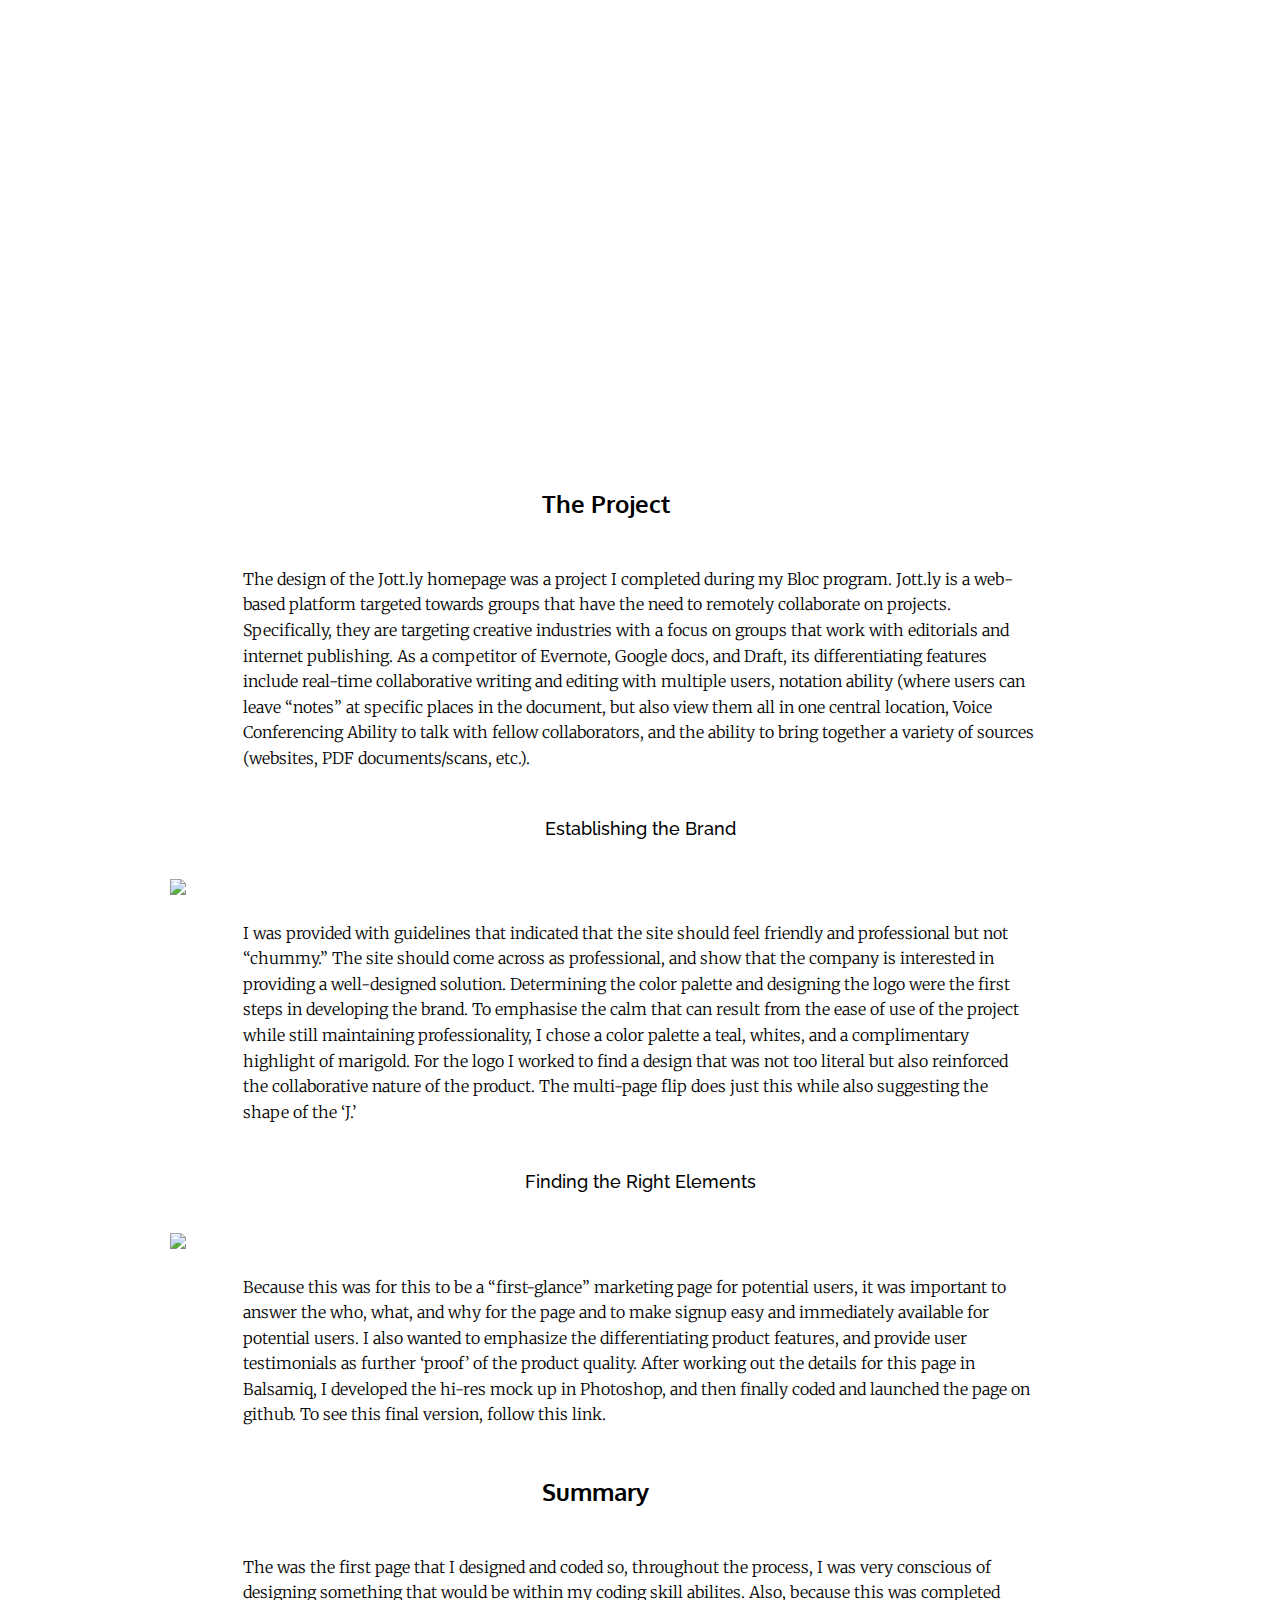
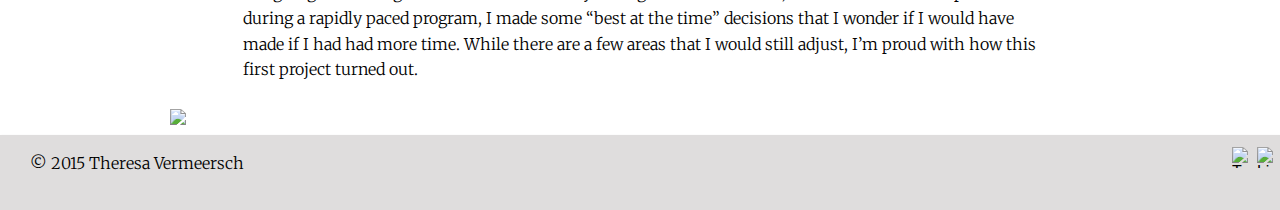
==== jottly.html @ 926c58c9 "initial commit" ====
<!DOCTYPE html>
<html lang="en">
<head>

  <!-- Basic Page Needs
  –––––––––––––––––––––––––––––––––––––––––––––––––– -->
  <meta charset="utf-8">
  <title>Theresa Hill Portfolio</title>
  <meta name="Theresa Hill Portfolio" content="">
  <meta name="Theresa Hill" content="">

  <!-- Mobile Specific Metas
  –––––––––––––––––––––––––––––––––––––––––––––––––– -->
  <meta name="viewport" content="width=device-width, initial-scale=1">

  <!-- FONT
  –––––––––––––––––––––––––––––––––––––––––––––––––– -->
  
 <link href='http://fonts.googleapis.com/css?family=Raleway:300,500,700,800' rel='stylesheet' type='text/css'>
<link href='http://fonts.googleapis.com/css?family=Merriweather:400,300' rel='stylesheet' type='text/css'>
<link href='http://fonts.googleapis.com/css?family=Oxygen:400,300' rel='stylesheet' type='text/css'>

  <!-- CSS
  ––––––––––––––––––––––––––––––––––––––––––––––––––
  -->
  <link rel="stylesheet" href="scss/styles.css">
</head>

<body>
  <header>
    <ul class="inline">
      <li><a href="index.html">Home</a></li>
      <li><a href="work.html">Work</a></li>
      <li><a href="about.html">About</a></li>
    </ul>
  </header>

  <div class="jottly">
    <div class="grid grid--full">
    </div> 
  </div>

  <div class="grid grid--full">
    <div class="grid__item one--two-fifths"></div>
      <div class="grid__item one--one-fifth">
        <h4>The Project</h4>
      </div>
    <div class="grid__item one--two-fifths"></div>  
  </div>

  <div class="grid grid--full">
    <div class="grid__item one--one-sixth"></div>

    <div class="grid__item one--four-sixths">
      <p>The design of the Jott.ly homepage was a project I completed during my Bloc program. Jott.ly is a web-based platform targeted towards groups that have the need to remotely collaborate on projects. Specifically, they are targeting creative industries with a focus on groups that work with editorials and internet publishing. As a competitor of Evernote, Google docs, and Draft, its differentiating features include real-time collaborative writing and editing with multiple users, notation ability (where users can leave “notes” at specific places in the document, but also view them all in one central location, Voice Conferencing Ability to talk with fellow collaborators, and the ability to bring together a variety of sources (websites, PDF documents/scans, etc.).</p>
    </div>

    <div class="grid__item one--one-sixth"></div>
  </div>

  <div class="grid grid--full">
    <div class="grid__item one--two-fifths"></div>
      <div class="grid__item one--one-fifth">
        <h5>Establishing the Brand</h5>
      </div>
    <div class="grid__item one--two-fifths"></div>  
  </div>

  <div class="grid grid--full">
    <div class="grid__item one--one-eighth"></div>
      <div class="grid__item one--six-eighths">
        <img class="show" src="images/Jottly_logos.jpg">
      </div>
    <div class="grid__item one--one-eighth"></div>  
  </div>

  <div class="grid grid--full">
    <div class="grid__item one--one-sixth"></div>

    <div class="grid__item one--four-sixths">
      <p>I was provided with guidelines that indicated that the site should feel friendly and professional but not “chummy.” The site should come across as professional, and show that the company is interested in providing a well-designed solution. Determining the color palette and designing the logo were the first steps in developing the brand. To emphasise the calm that can result from the ease of use of the project while still maintaining professionality, I chose a color palette a teal, whites, and a complimentary highlight of marigold. For the logo I worked to find a design that was not too literal but also reinforced the collaborative nature of the product. The multi-page flip does just this while also suggesting the shape of the ‘J.’</p>
    </div>
    
    <div class="grid__item one--one-sixth"></div>
  </div>

  <div class="grid grid--full">
    <div class="grid__item one--one-quarter"></div>
      <div class="grid__item one--two-quarters">
        <h5>Finding the Right Elements</h5>
      </div>
    <div class="grid__item one--one-quarter"></div>  
  </div>

  <div class="grid grid--full">
    <div class="grid__item one--one-eighth"></div>
      <div class="grid__item one--six-eighths">
        <img class="show" src="images/Jottly_wireframes2.jpg">
      </div>
    <div class="grid__item one--one-eighth"></div>  
  </div>
   
  <div class="grid grid--full">
    <div class="grid__item one--one-sixth"></div>
    <div class="grid__item one--four-sixths">
      <p>Because this was for this to be a “first-glance” marketing page for potential users, it was important to answer the who, what, and why for the page and to make signup easy and immediately available for potential users. I also wanted to emphasize the differentiating product features, and provide user testimonials as further ‘proof’ of the product quality. 
      After working out the details for this page in Balsamiq, I developed the hi-res mock up in Photoshop, and then finally coded and launched the page on github. To see this final version, follow this link.</p>
    </div>

    <div class="grid__item one--one-sixth"></div>
  </div>

  <div class="grid grid--full">
    <div class="grid__item one--two-fifths"></div>
      <div class="grid__item one--one-fifth">
        <h4>Summary</h4>
      </div>
    <div class="grid__item one--two-fifths"></div>  
  </div>
  
  <div class="grid grid--full">
    <div class="grid__item one--one-sixth"></div>
    <div class="grid__item one--four-sixths">  
      <p>The was the first page that I designed and coded so, throughout the process, I was very conscious of designing something that would be within my coding skill abilites. Also, because this was completed during a rapidly paced program, I made some “best at the time” decisions that I wonder if I would have made if I had had more time. While there are a few areas that I would still adjust, I’m proud with how this first project turned out.</p>
    </div>
    <div class="grid__item one--one-sixth"></div>
  </div>

  <div class="grid grid--full">
    <div class="grid__item one--one-eighth"></div>
      <div class="grid__item one--six-eighths">
        <img class="show" src="images/Jottly_Teaser2.jpg">
      </div>
    <div class="grid__item one--one-eighth"></div>  
  </div>
  

</body>

<footer>
    <div class="footer">
      <div class="grid grid--full">
        <div class="grid__item one--two-sixths">
        <p> &copy 2015 Theresa Vermeersch</p></div>
        <div class="grid__item one--three-sixths">
        </div>  
        <div class="grid__item one--one-sixth">
          <img class= "icon-social" src="images/Social_LinkedIn.png" alt="LinkedIn Icon" class="social">
          <img class= "icon-social" src="images/Social_Twitter.png" alt="Twitter Icon"class="social">
        </div>
      </div>
    </div>   
</footer>

</body>
</html>
---- scss/styles.css ----
/*------------------------------------*\
    $CSSWIZARDRY-GRIDS
\*------------------------------------*/
/**
 * CONTENTS
 * INTRODUCTION.........How the grid system works.
 * VARIABLES............Your settings.
 * MIXINS...............Library mixins.
 * GRID SETUP...........Build the grid structure.
 * WIDTHS...............Build our responsive widths around our breakpoints.
 * PUSH.................Push classes.
 * PULL.................Pull classes.
 */
/*------------------------------------*\
    $VARIABLES
\*------------------------------------*/
.grid:before, .grid--full:before, .grid:after, .grid--full:after,
.grid-uniform:before,
.grid-uniform:after {
  content: "";
  display: table; }
.grid:after, .grid--full:after,
.grid-uniform:after {
  clear: both; }

/*------------------------------------*\
    $GRID SETUP
\*------------------------------------*/
.grid, .grid--full,
.grid-uniform {
  list-style: none;
  margin: 0;
  padding: 0;
  margin-left: -24px; }

/* Gutterless grids have all the properties of regular grids, minus any spacing. */
.grid--full {
  margin-left: 0; }
  .grid--full > .grid__item {
    padding-left: 0; }

.grid__item {
  float: left;
  min-height: 1px;
  padding-left: 24px;
  vertical-align: top;
  width: 100%; }

/*------------------------------------*\
    $WIDTHS
\*------------------------------------*/
/**
 * Create our width classes, prefixed by the specified namespace.
 */
/**
 * Our regular, non-responsive width classes.
 */
/**
 * Whole
 */
.one-whole {
  width: 100%; }

/**
 * Halves
 */
.one-half, .two-quarters, .three-sixths, .four-eighths, .five-tenths, .six-twelfths {
  width: 50%; }

/**
 * Thirds
 */
.one-third, .two-sixths, .four-twelfths {
  width: 33.333%; }

.two-thirds, .four-sixths, .eight-twelfths {
  width: 66.666%; }

/**
 * Quarters
 */
.one-quarter, .two-eighths, .three-twelfths {
  width: 25%; }

.three-quarters, .six-eighths, .nine-twelfths {
  width: 75%; }

/**
 * Fifths
 */
.one-fifth, .two-tenths {
  width: 20%; }

.two-fifths, .four-tenths {
  width: 40%; }

.three-fifths, .six-tenths {
  width: 60%; }

.four-fifths, .eight-tenths {
  width: 80%; }

/**
 * Sixths
 */
.one-sixth, .two-twelfths {
  width: 16.666%; }

.five-sixths, .ten-twelfths {
  width: 83.333%; }

/**
 * Eighths
 */
.one-eighth {
  width: 12.5%; }

.three-eighths {
  width: 37.5%; }

.five-eighths {
  width: 62.5%; }

.seven-eighths {
  width: 87.5%; }

/**
 * Tenths
 */
.one-tenth {
  width: 10%; }

.three-tenths {
  width: 30%; }

.seven-tenths {
  width: 70%; }

.nine-tenths {
  width: 90%; }

/**
 * Twelfths
 */
.one-twelfth {
  width: 8.333%; }

.five-twelfths {
  width: 41.666%; }

.seven-twelfths {
  width: 58.333%; }

.eleven-twelfths {
  width: 91.666%; }

.show {
  display: block !important; }

.hide {
  display: none !important; }

.text-left {
  text-align: left !important; }

.text-right {
  text-align: right !important; }

.text-center {
  text-align: center !important; }

.left {
  float: left !important; }

.right {
  float: right !important; }

/**
 * Our responsive classes, if we have enabled them.
 */
@media only screen and (min-width: 590px) {
  /**
   * Whole
   */
  .one--one-whole {
    width: 100%; }

  /**
   * Halves
   */
  .one--one-half, .one--two-quarters, .one--three-sixths, .one--four-eighths, .one--five-tenths, .one--six-twelfths {
    width: 50%; }

  /**
   * Thirds
   */
  .one--one-third, .one--two-sixths, .one--four-twelfths {
    width: 33.333%; }

  .one--two-thirds, .one--four-sixths, .one--eight-twelfths {
    width: 66.666%; }

  /**
   * Quarters
   */
  .one--one-quarter, .one--two-eighths, .one--three-twelfths {
    width: 25%; }

  .one--three-quarters, .one--six-eighths, .one--nine-twelfths {
    width: 75%; }

  /**
   * Fifths
   */
  .one--one-fifth, .one--two-tenths {
    width: 20%; }

  .one--two-fifths, .one--four-tenths {
    width: 40%; }

  .one--three-fifths, .one--six-tenths {
    width: 60%; }

  .one--four-fifths, .one--eight-tenths {
    width: 80%; }

  /**
   * Sixths
   */
  .one--one-sixth, .one--two-twelfths {
    width: 16.666%; }

  .one--five-sixths, .one--ten-twelfths {
    width: 83.333%; }

  /**
   * Eighths
   */
  .one--one-eighth {
    width: 12.5%; }

  .one--three-eighths {
    width: 37.5%; }

  .one--five-eighths {
    width: 62.5%; }

  .one--seven-eighths {
    width: 87.5%; }

  /**
   * Tenths
   */
  .one--one-tenth {
    width: 10%; }

  .one--three-tenths {
    width: 30%; }

  .one--seven-tenths {
    width: 70%; }

  .one--nine-tenths {
    width: 90%; }

  /**
   * Twelfths
   */
  .one--one-twelfth {
    width: 8.333%; }

  .one--five-twelfths {
    width: 41.666%; }

  .one--seven-twelfths {
    width: 58.333%; }

  .one--eleven-twelfths {
    width: 91.666%; }

  .one--show {
    display: block !important; }

  .one--hide {
    display: none !important; }

  .one--text-left {
    text-align: left !important; }

  .one--text-right {
    text-align: right !important; }

  .one--text-center {
    text-align: center !important; }

  .one--left {
    float: left !important; }

  .one--right {
    float: right !important; } }
@media only screen and (min-width: 768px) {
  /**
   * Whole
   */
  .two--one-whole {
    width: 100%; }

  /**
   * Halves
   */
  .two--one-half, .two--two-quarters, .two--three-sixths, .two--four-eighths, .two--five-tenths, .two--six-twelfths {
    width: 50%; }

  /**
   * Thirds
   */
  .two--one-third, .two--two-sixths, .two--four-twelfths {
    width: 33.333%; }

  .two--two-thirds, .two--four-sixths, .two--eight-twelfths {
    width: 66.666%; }

  /**
   * Quarters
   */
  .two--one-quarter, .two--two-eighths, .two--three-twelfths {
    width: 25%; }

  .two--three-quarters, .two--six-eighths, .two--nine-twelfths {
    width: 75%; }

  /**
   * Fifths
   */
  .two--one-fifth, .two--two-tenths {
    width: 20%; }

  .two--two-fifths, .two--four-tenths {
    width: 40%; }

  .two--three-fifths, .two--six-tenths {
    width: 60%; }

  .two--four-fifths, .two--eight-tenths {
    width: 80%; }

  /**
   * Sixths
   */
  .two--one-sixth, .two--two-twelfths {
    width: 16.666%; }

  .two--five-sixths, .two--ten-twelfths {
    width: 83.333%; }

  /**
   * Eighths
   */
  .two--one-eighth {
    width: 12.5%; }

  .two--three-eighths {
    width: 37.5%; }

  .two--five-eighths {
    width: 62.5%; }

  .two--seven-eighths {
    width: 87.5%; }

  /**
   * Tenths
   */
  .two--one-tenth {
    width: 10%; }

  .two--three-tenths {
    width: 30%; }

  .two--seven-tenths {
    width: 70%; }

  .two--nine-tenths {
    width: 90%; }

  /**
   * Twelfths
   */
  .two--one-twelfth {
    width: 8.333%; }

  .two--five-twelfths {
    width: 41.666%; }

  .two--seven-twelfths {
    width: 58.333%; }

  .two--eleven-twelfths {
    width: 91.666%; }

  .two--show {
    display: block !important; }

  .two--hide {
    display: none !important; }

  .two--text-left {
    text-align: left !important; }

  .two--text-right {
    text-align: right !important; }

  .two--text-center {
    text-align: center !important; }

  .two--left {
    float: left !important; }

  .two--right {
    float: right !important; } }
@media only screen and (min-width: 1025px) {
  /**
   * Whole
   */
  .three--one-whole {
    width: 100%; }

  /**
   * Halves
   */
  .three--one-half, .three--two-quarters, .three--three-sixths, .three--four-eighths, .three--five-tenths, .three--six-twelfths {
    width: 50%; }

  /**
   * Thirds
   */
  .three--one-third, .three--two-sixths, .three--four-twelfths {
    width: 33.333%; }

  .three--two-thirds, .three--four-sixths, .three--eight-twelfths {
    width: 66.666%; }

  /**
   * Quarters
   */
  .three--one-quarter, .three--two-eighths, .three--three-twelfths {
    width: 25%; }

  .three--three-quarters, .three--six-eighths, .three--nine-twelfths {
    width: 75%; }

  /**
   * Fifths
   */
  .three--one-fifth, .three--two-tenths {
    width: 20%; }

  .three--two-fifths, .three--four-tenths {
    width: 40%; }

  .three--three-fifths, .three--six-tenths {
    width: 60%; }

  .three--four-fifths, .three--eight-tenths {
    width: 80%; }

  /**
   * Sixths
   */
  .three--one-sixth, .three--two-twelfths {
    width: 16.666%; }

  .three--five-sixths, .three--ten-twelfths {
    width: 83.333%; }

  /**
   * Eighths
   */
  .three--one-eighth {
    width: 12.5%; }

  .three--three-eighths {
    width: 37.5%; }

  .three--five-eighths {
    width: 62.5%; }

  .three--seven-eighths {
    width: 87.5%; }

  /**
   * Tenths
   */
  .three--one-tenth {
    width: 10%; }

  .three--three-tenths {
    width: 30%; }

  .three--seven-tenths {
    width: 70%; }

  .three--nine-tenths {
    width: 90%; }

  /**
   * Twelfths
   */
  .three--one-twelfth {
    width: 8.333%; }

  .three--five-twelfths {
    width: 41.666%; }

  .three--seven-twelfths {
    width: 58.333%; }

  .three--eleven-twelfths {
    width: 91.666%; }

  .three--show {
    display: block !important; }

  .three--hide {
    display: none !important; }

  .three--text-left {
    text-align: left !important; }

  .three--text-right {
    text-align: right !important; }

  .three--text-center {
    text-align: center !important; }

  .three--left {
    float: left !important; }

  .three--right {
    float: right !important; } }
/*------------------------------------*\
    $PUSH
\*------------------------------------*/
/**
 * Push classes, to move grid items over to the right by certain amounts.
 */
[class*="push--"] {
  position: relative; }

/**
 * Whole
 */
.push--one-whole {
  left: 100%; }

/**
 * Halves
 */
.push--one-half, .push--two-quarters, .push--three-sixths, .push--four-eighths, .push--five-tenths, .push--six-twelfths {
  left: 50%; }

/**
 * Thirds
 */
.push--one-third, .push--two-sixths, .push--four-twelfths {
  left: 33.333%; }

.push--two-thirds, .push--four-sixths, .push--eight-twelfths {
  left: 66.666%; }

/**
 * Quarters
 */
.push--one-quarter, .push--two-eighths, .push--three-twelfths {
  left: 25%; }

.push--three-quarters, .push--six-eighths, .push--nine-twelfths {
  left: 75%; }

/**
 * Fifths
 */
.push--one-fifth, .push--two-tenths {
  left: 20%; }

.push--two-fifths, .push--four-tenths {
  left: 40%; }

.push--three-fifths, .push--six-tenths {
  left: 60%; }

.push--four-fifths, .push--eight-tenths {
  left: 80%; }

/**
 * Sixths
 */
.push--one-sixth, .push--two-twelfths {
  left: 16.666%; }

.push--five-sixths, .push--ten-twelfths {
  left: 83.333%; }

/**
 * Eighths
 */
.push--one-eighth {
  left: 12.5%; }

.push--three-eighths {
  left: 37.5%; }

.push--five-eighths {
  left: 62.5%; }

.push--seven-eighths {
  left: 87.5%; }

/**
 * Tenths
 */
.push--one-tenth {
  left: 10%; }

.push--three-tenths {
  left: 30%; }

.push--seven-tenths {
  left: 70%; }

.push--nine-tenths {
  left: 90%; }

/**
 * Twelfths
 */
.push--one-twelfth {
  left: 8.333%; }

.push--five-twelfths {
  left: 41.666%; }

.push--seven-twelfths {
  left: 58.333%; }

.push--eleven-twelfths {
  left: 91.666%; }

@media only screen and (min-width: 590px) {
  /**
   * Whole
   */
  .push--one--one-whole {
    left: 100%; }

  /**
   * Halves
   */
  .push--one--one-half, .push--one--two-quarters, .push--one--three-sixths, .push--one--four-eighths, .push--one--five-tenths, .push--one--six-twelfths {
    left: 50%; }

  /**
   * Thirds
   */
  .push--one--one-third, .push--one--two-sixths, .push--one--four-twelfths {
    left: 33.333%; }

  .push--one--two-thirds, .push--one--four-sixths, .push--one--eight-twelfths {
    left: 66.666%; }

  /**
   * Quarters
   */
  .push--one--one-quarter, .push--one--two-eighths, .push--one--three-twelfths {
    left: 25%; }

  .push--one--three-quarters, .push--one--six-eighths, .push--one--nine-twelfths {
    left: 75%; }

  /**
   * Fifths
   */
  .push--one--one-fifth, .push--one--two-tenths {
    left: 20%; }

  .push--one--two-fifths, .push--one--four-tenths {
    left: 40%; }

  .push--one--three-fifths, .push--one--six-tenths {
    left: 60%; }

  .push--one--four-fifths, .push--one--eight-tenths {
    left: 80%; }

  /**
   * Sixths
   */
  .push--one--one-sixth, .push--one--two-twelfths {
    left: 16.666%; }

  .push--one--five-sixths, .push--one--ten-twelfths {
    left: 83.333%; }

  /**
   * Eighths
   */
  .push--one--one-eighth {
    left: 12.5%; }

  .push--one--three-eighths {
    left: 37.5%; }

  .push--one--five-eighths {
    left: 62.5%; }

  .push--one--seven-eighths {
    left: 87.5%; }

  /**
   * Tenths
   */
  .push--one--one-tenth {
    left: 10%; }

  .push--one--three-tenths {
    left: 30%; }

  .push--one--seven-tenths {
    left: 70%; }

  .push--one--nine-tenths {
    left: 90%; }

  /**
   * Twelfths
   */
  .push--one--one-twelfth {
    left: 8.333%; }

  .push--one--five-twelfths {
    left: 41.666%; }

  .push--one--seven-twelfths {
    left: 58.333%; }

  .push--one--eleven-twelfths {
    left: 91.666%; } }
@media only screen and (min-width: 768px) {
  /**
   * Whole
   */
  .push--two--one-whole {
    left: 100%; }

  /**
   * Halves
   */
  .push--two--one-half, .push--two--two-quarters, .push--two--three-sixths, .push--two--four-eighths, .push--two--five-tenths, .push--two--six-twelfths {
    left: 50%; }

  /**
   * Thirds
   */
  .push--two--one-third, .push--two--two-sixths, .push--two--four-twelfths {
    left: 33.333%; }

  .push--two--two-thirds, .push--two--four-sixths, .push--two--eight-twelfths {
    left: 66.666%; }

  /**
   * Quarters
   */
  .push--two--one-quarter, .push--two--two-eighths, .push--two--three-twelfths {
    left: 25%; }

  .push--two--three-quarters, .push--two--six-eighths, .push--two--nine-twelfths {
    left: 75%; }

  /**
   * Fifths
   */
  .push--two--one-fifth, .push--two--two-tenths {
    left: 20%; }

  .push--two--two-fifths, .push--two--four-tenths {
    left: 40%; }

  .push--two--three-fifths, .push--two--six-tenths {
    left: 60%; }

  .push--two--four-fifths, .push--two--eight-tenths {
    left: 80%; }

  /**
   * Sixths
   */
  .push--two--one-sixth, .push--two--two-twelfths {
    left: 16.666%; }

  .push--two--five-sixths, .push--two--ten-twelfths {
    left: 83.333%; }

  /**
   * Eighths
   */
  .push--two--one-eighth {
    left: 12.5%; }

  .push--two--three-eighths {
    left: 37.5%; }

  .push--two--five-eighths {
    left: 62.5%; }

  .push--two--seven-eighths {
    left: 87.5%; }

  /**
   * Tenths
   */
  .push--two--one-tenth {
    left: 10%; }

  .push--two--three-tenths {
    left: 30%; }

  .push--two--seven-tenths {
    left: 70%; }

  .push--two--nine-tenths {
    left: 90%; }

  /**
   * Twelfths
   */
  .push--two--one-twelfth {
    left: 8.333%; }

  .push--two--five-twelfths {
    left: 41.666%; }

  .push--two--seven-twelfths {
    left: 58.333%; }

  .push--two--eleven-twelfths {
    left: 91.666%; } }
@media only screen and (min-width: 1025px) {
  /**
   * Whole
   */
  .push--three--one-whole {
    left: 100%; }

  /**
   * Halves
   */
  .push--three--one-half, .push--three--two-quarters, .push--three--three-sixths, .push--three--four-eighths, .push--three--five-tenths, .push--three--six-twelfths {
    left: 50%; }

  /**
   * Thirds
   */
  .push--three--one-third, .push--three--two-sixths, .push--three--four-twelfths {
    left: 33.333%; }

  .push--three--two-thirds, .push--three--four-sixths, .push--three--eight-twelfths {
    left: 66.666%; }

  /**
   * Quarters
   */
  .push--three--one-quarter, .push--three--two-eighths, .push--three--three-twelfths {
    left: 25%; }

  .push--three--three-quarters, .push--three--six-eighths, .push--three--nine-twelfths {
    left: 75%; }

  /**
   * Fifths
   */
  .push--three--one-fifth, .push--three--two-tenths {
    left: 20%; }

  .push--three--two-fifths, .push--three--four-tenths {
    left: 40%; }

  .push--three--three-fifths, .push--three--six-tenths {
    left: 60%; }

  .push--three--four-fifths, .push--three--eight-tenths {
    left: 80%; }

  /**
   * Sixths
   */
  .push--three--one-sixth, .push--three--two-twelfths {
    left: 16.666%; }

  .push--three--five-sixths, .push--three--ten-twelfths {
    left: 83.333%; }

  /**
   * Eighths
   */
  .push--three--one-eighth {
    left: 12.5%; }

  .push--three--three-eighths {
    left: 37.5%; }

  .push--three--five-eighths {
    left: 62.5%; }

  .push--three--seven-eighths {
    left: 87.5%; }

  /**
   * Tenths
   */
  .push--three--one-tenth {
    left: 10%; }

  .push--three--three-tenths {
    left: 30%; }

  .push--three--seven-tenths {
    left: 70%; }

  .push--three--nine-tenths {
    left: 90%; }

  /**
   * Twelfths
   */
  .push--three--one-twelfth {
    left: 8.333%; }

  .push--three--five-twelfths {
    left: 41.666%; }

  .push--three--seven-twelfths {
    left: 58.333%; }

  .push--three--eleven-twelfths {
    left: 91.666%; } }
/*------------------------------------*\
    $PULL
\*------------------------------------*/
/**
 * Pull classes, to move grid items back to the left by certain amounts.
 */
/*! normalize.css v3.0.2 | MIT License | git.io/normalize */
/**
 * 1. Set default font family to sans-serif.
 * 2. Prevent iOS text size adjust after orientation change, without disabling
 *    user zoom.
 */
html {
  font-family: sans-serif;
  /* 1 */
  -ms-text-size-adjust: 100%;
  /* 2 */
  -webkit-text-size-adjust: 100%;
  /* 2 */ }

/**
 * Remove default margin.
 */
body {
  margin: 0; }

/* HTML5 display definitions
   ========================================================================== */
/**
 * Correct `block` display not defined for any HTML5 element in IE 8/9.
 * Correct `block` display not defined for `details` or `summary` in IE 10/11
 * and Firefox.
 * Correct `block` display not defined for `main` in IE 11.
 */
article,
aside,
details,
figcaption,
figure,
footer,
header,
hgroup,
main,
menu,
nav,
section,
summary {
  display: block; }

/**
 * 1. Correct `inline-block` display not defined in IE 8/9.
 * 2. Normalize vertical alignment of `progress` in Chrome, Firefox, and Opera.
 */
audio,
canvas,
progress,
video {
  display: inline-block;
  /* 1 */
  vertical-align: baseline;
  /* 2 */ }

/**
 * Prevent modern browsers from displaying `audio` without controls.
 * Remove excess height in iOS 5 devices.
 */
audio:not([controls]) {
  display: none;
  height: 0; }

/**
 * Address `[hidden]` styling not present in IE 8/9/10.
 * Hide the `template` element in IE 8/9/11, Safari, and Firefox < 22.
 */
[hidden],
template {
  display: none; }

/* Links
   ========================================================================== */
/**
 * Remove the gray background color from active links in IE 10.
 */
a {
  background-color: transparent; }

/**
 * Improve readability when focused and also mouse hovered in all browsers.
 */
a:active,
a:hover {
  outline: 0; }

/* Text-level semantics
   ========================================================================== */
/**
 * Address styling not present in IE 8/9/10/11, Safari, and Chrome.
 */
abbr[title] {
  border-bottom: 1px dotted; }

/**
 * Address style set to `bolder` in Firefox 4+, Safari, and Chrome.
 */
b,
strong {
  font-weight: bold; }

/**
 * Address styling not present in Safari and Chrome.
 */
dfn {
  font-style: italic; }

/**
 * Address variable `h1` font-size and margin within `section` and `article`
 * contexts in Firefox 4+, Safari, and Chrome.
 */
h1 {
  font-size: 2em;
  margin: 0.67em 0; }

/**
 * Address styling not present in IE 8/9.
 */
mark {
  background: #ff0;
  color: #000; }

/**
 * Address inconsistent and variable font size in all browsers.
 */
small {
  font-size: 80%; }

/**
 * Prevent `sub` and `sup` affecting `line-height` in all browsers.
 */
sub,
sup {
  font-size: 75%;
  line-height: 0;
  position: relative;
  vertical-align: baseline; }

sup {
  top: -0.5em; }

sub {
  bottom: -0.25em; }

/* Embedded content
   ========================================================================== */
/**
 * Remove border when inside `a` element in IE 8/9/10.
 */
img {
  border: 0; }

/**
 * Correct overflow not hidden in IE 9/10/11.
 */
svg:not(:root) {
  overflow: hidden; }

/* Grouping content
   ========================================================================== */
/**
 * Address margin not present in IE 8/9 and Safari.
 */
figure {
  margin: 1em 40px; }

/**
 * Address differences between Firefox and other browsers.
 */
hr {
  -moz-box-sizing: content-box;
  box-sizing: content-box;
  height: 0; }

/**
 * Contain overflow in all browsers.
 */
pre {
  overflow: auto; }

/**
 * Address odd `em`-unit font size rendering in all browsers.
 */
code,
kbd,
pre,
samp {
  font-family: monospace, monospace;
  font-size: 1em; }

/* Forms
   ========================================================================== */
/**
 * Known limitation: by default, Chrome and Safari on OS X allow very limited
 * styling of `select`, unless a `border` property is set.
 */
/**
 * 1. Correct color not being inherited.
 *    Known issue: affects color of disabled elements.
 * 2. Correct font properties not being inherited.
 * 3. Address margins set differently in Firefox 4+, Safari, and Chrome.
 */
button,
input,
optgroup,
select,
textarea {
  color: inherit;
  /* 1 */
  font: inherit;
  /* 2 */
  margin: 0;
  /* 3 */ }

/**
 * Address `overflow` set to `hidden` in IE 8/9/10/11.
 */
button {
  overflow: visible; }

/**
 * Address inconsistent `text-transform` inheritance for `button` and `select`.
 * All other form control elements do not inherit `text-transform` values.
 * Correct `button` style inheritance in Firefox, IE 8/9/10/11, and Opera.
 * Correct `select` style inheritance in Firefox.
 */
button,
select {
  text-transform: none; }

/**
 * 1. Avoid the WebKit bug in Android 4.0.* where (2) destroys native `audio`
 *    and `video` controls.
 * 2. Correct inability to style clickable `input` types in iOS.
 * 3. Improve usability and consistency of cursor style between image-type
 *    `input` and others.
 */
button,
html input[type="button"],
input[type="reset"],
input[type="submit"] {
  -webkit-appearance: button;
  /* 2 */
  cursor: pointer;
  /* 3 */ }

/**
 * Re-set default cursor for disabled elements.
 */
button[disabled],
html input[disabled] {
  cursor: default; }

/**
 * Remove inner padding and border in Firefox 4+.
 */
button::-moz-focus-inner,
input::-moz-focus-inner {
  border: 0;
  padding: 0; }

/**
 * Address Firefox 4+ setting `line-height` on `input` using `!important` in
 * the UA stylesheet.
 */
input {
  line-height: normal; }

/**
 * It's recommended that you don't attempt to style these elements.
 * Firefox's implementation doesn't respect box-sizing, padding, or width.
 *
 * 1. Address box sizing set to `content-box` in IE 8/9/10.
 * 2. Remove excess padding in IE 8/9/10.
 */
input[type="checkbox"],
input[type="radio"] {
  box-sizing: border-box;
  /* 1 */
  padding: 0;
  /* 2 */ }

/**
 * Fix the cursor style for Chrome's increment/decrement buttons. For certain
 * `font-size` values of the `input`, it causes the cursor style of the
 * decrement button to change from `default` to `text`.
 */
input[type="number"]::-webkit-inner-spin-button,
input[type="number"]::-webkit-outer-spin-button {
  height: auto; }

/**
 * 1. Address `appearance` set to `searchfield` in Safari and Chrome.
 * 2. Address `box-sizing` set to `border-box` in Safari and Chrome
 *    (include `-moz` to future-proof).
 */
input[type="search"] {
  -webkit-appearance: textfield;
  /* 1 */
  -moz-box-sizing: content-box;
  -webkit-box-sizing: content-box;
  /* 2 */
  box-sizing: content-box; }

/**
 * Remove inner padding and search cancel button in Safari and Chrome on OS X.
 * Safari (but not Chrome) clips the cancel button when the search input has
 * padding (and `textfield` appearance).
 */
input[type="search"]::-webkit-search-cancel-button,
input[type="search"]::-webkit-search-decoration {
  -webkit-appearance: none; }

/**
 * Define consistent border, margin, and padding.
 */
fieldset {
  border: 1px solid #c0c0c0;
  margin: 0 2px;
  padding: 0.35em 0.625em 0.75em; }

/**
 * 1. Correct `color` not being inherited in IE 8/9/10/11.
 * 2. Remove padding so people aren't caught out if they zero out fieldsets.
 */
legend {
  border: 0;
  /* 1 */
  padding: 0;
  /* 2 */ }

/**
 * Remove default vertical scrollbar in IE 8/9/10/11.
 */
textarea {
  overflow: auto; }

/**
 * Don't inherit the `font-weight` (applied by a rule above).
 * NOTE: the default cannot safely be changed in Chrome and Safari on OS X.
 */
optgroup {
  font-weight: bold; }

/* Tables
   ========================================================================== */
/**
 * Remove most spacing between table cells.
 */
table {
  border-collapse: collapse;
  border-spacing: 0; }

td,
th {
  padding: 0; }

* {
  -webkit-box-sizing: border-box;
  -moz-box-sizing: border-box;
  box-sizing: border-box; }

html,
body {
  height: 100%; }

/* Fonts */
h1 {
  font-family: 'Oxygen', sans-serif;
  font-size: 36px;
  color: black;
  font-weight: 300;
  position: absolute;
  top: 25%;
  left: 25%; }

h2 {
  font-family: 'Oxygen', sans-serif;
  font-style: bold;
  font-size: 24px;
  color: #ffffff;
  margin-left: 30px; }

h3 {
  font-family: 'Merriweather';
  font-size: 16px;
  color: #ffffff;
  margin-left: 30px;
  font-weight: 300;
  line-height: 160%; }

h4 {
  font-family: 'Oxygen';
  font-size: 24px;
  color: black;
  margin-left: 30px; }

h5 {
  font-family: 'Raleway';
  font-size: 18px;
  font-weight: 500;
  color: black;
  text-align: center; }

p {
  font-family: 'Merriweather';
  font-size: 16px;
  color: black;
  margin-left: 30px;
  margin-right: 30px;
  font-weight: 300;
  line-height: 160%; }

a {
  text-decoration: none;
  color: #ffffff;
  align-content: center; }

/* Lists */
.inline li {
  display: inline;
  text-decoration: none;
  font-family: 'Raleway';
  font-size: 20px;
  font-weight: 300;
  color: black;
  padding: 10px; }

.text_list {
  font-family: 'Merriweather';
  font-size: 16px;
  color: black;
  font-weight: 300;
  line-height: 160%; }

/*Background Colors */
.background1 {
  background-size: cover;
  height: 350px;
  position: relative; }

.background2 {
  background-color: #006391; }

.background3 {
  background-color: #29799e; }

.background4 {
  background-color: #1492a3; }

.background5 {
  background-color: #27b0ae; }

/* Images */
.profile1 {
  height: 150px;
  width: 150px;
  position: absolute;
  top: 25%;
  left: 140px; }

.profile2 {
  height: 250px;
  width: 250px;
  float: right;
  margin: 30px; }

.teaser {
  width: 450px;
  height: 100%;
  padding: 30px;
  opacity: 0.6; }

.surf {
  background-image: url("../images/surf.jpg");
  background-size: 100%;
  height: 450px;
  background-position: center; }

.jottly {
  background-image: url("../images/JottlyHeader.jpg");
  background-position: center;
  height: 400px;
  background-position: center; }

.paycrave {
  background-image: url("../images/Paycrave_header2.jpg");
  background-size: cover;
  height: 450px;
  background-position: center; }

.jumpstart {
  background-image: url("../images/JumpstartHeader.jpg");
  background-size: cover;
  height: 450px;
  background-position: center; }

.show {
  width: 100%;
  margin: 10px; }

.footer {
  width: 100%;
  height: 75px;
  background-color: rgba(207, 204, 204, 0.67);
  box-shadow: 2px 2px 2px 1px rgba(0, 0, 0, 0.2); }

.icon-social {
  width: 25px;
  height: 25px;
  margin: 10px 0 0 0;
  float: right;
  padding: 2px; }

/* Buttons */
.btn {
  -webkit-border-radius: 12;
  -moz-border-radius: 12;
  border-radius: 10px;
  border: solid #ffffff 1px;
  font-family: Merriweather;
  color: #ffffff;
  background-color: transparent;
  background-repeat: no-repeat;
  font-size: 13px;
  padding: 10px 20px 10px 20px;
  text-decoration: none;
  float: right;
  margin-right: 30px;
  margin-top: 30px; }

.btn:hover {
  background: rgba(255, 255, 255, 0.2);
  text-decoration: none; }

/*# sourceMappingURL=styles.css.map */
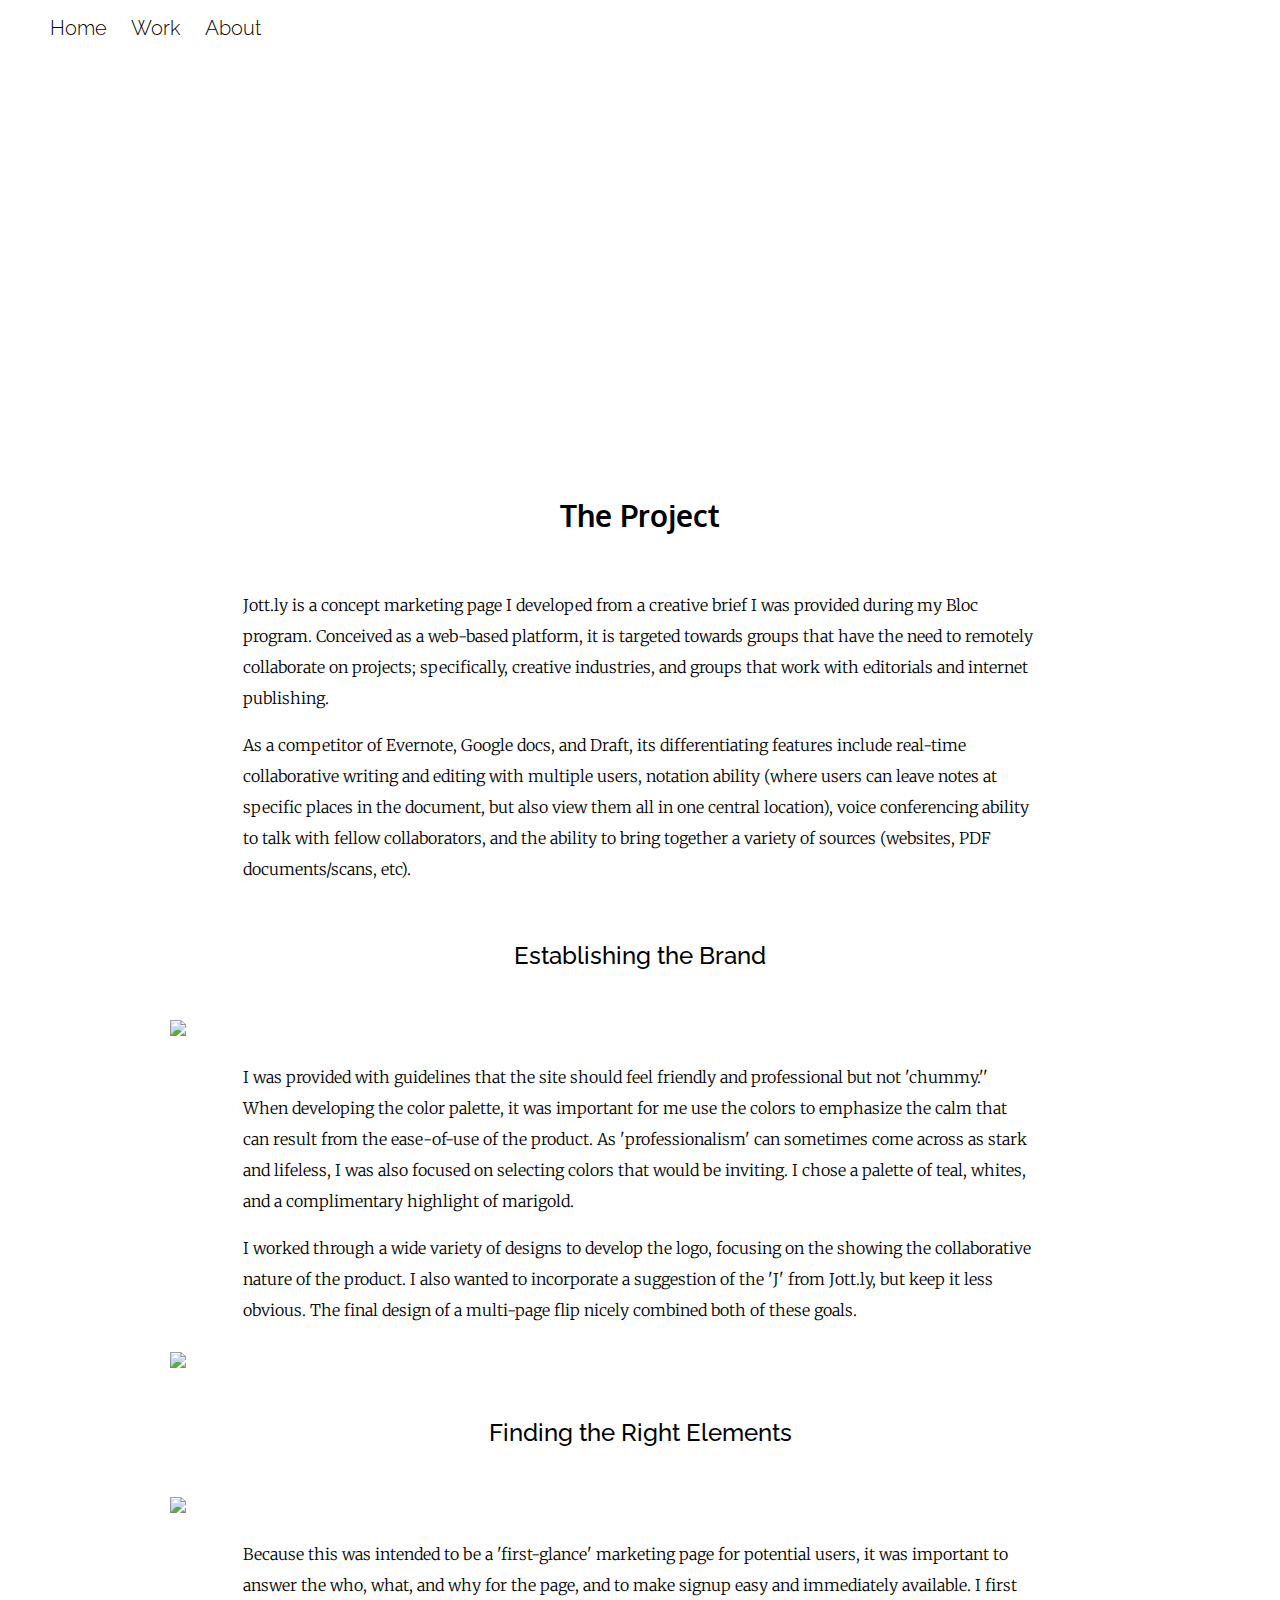
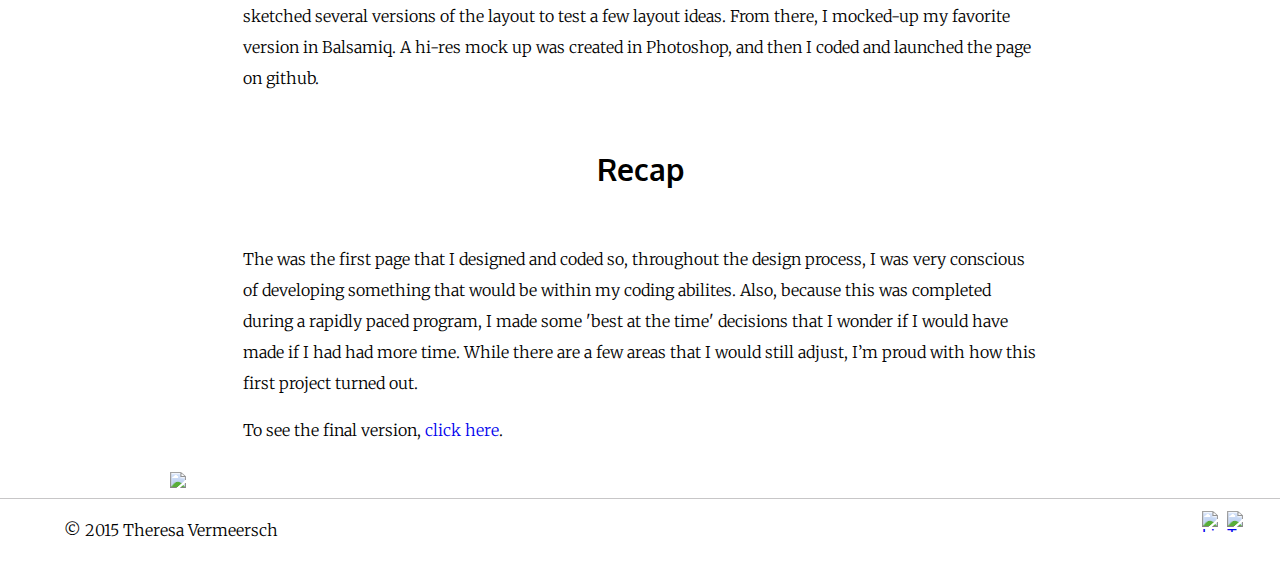
==== commit 5c5fadc1: "First commit" ====
--- a/jottly.html
+++ b/jottly.html
@@ -27,129 +27,101 @@
 </head>
 
 <body>
-  <header>
+  <nav>
     <ul class="inline">
-      <li><a href="index.html">Home</a></li>
-      <li><a href="work.html">Work</a></li>
-      <li><a href="about.html">About</a></li>
+      <li><a class="secondary" href="index.html">Home</a></li>
+      <li><a class="secondary" href="index.html#work">Work</a></li>
+      <li><a class="secondary" href="index.html#aboutme">About</a></li>
     </ul>
-  </header>
+  </nav>
 
   <div class="jottly">
     <div class="grid grid--full">
     </div> 
   </div>
 
-  <div class="grid grid--full">
-    <div class="grid__item one--two-fifths"></div>
-      <div class="grid__item one--one-fifth">
-        <h4>The Project</h4>
-      </div>
-    <div class="grid__item one--two-fifths"></div>  
+  <div>
+    <h4>The Project</h4> 
   </div>
 
   <div class="grid grid--full">
-    <div class="grid__item one--one-sixth"></div>
+    <div class="grid__item push--one--one-sixth one--four-sixths">
+      <p>Jott.ly is a concept marketing page I developed from a creative brief I was provided during my Bloc program. Conceived as a web-based platform, it is targeted towards groups that have the need to remotely collaborate on projects; specifically, creative industries,  and groups that work with editorials and internet publishing.</p>
+      <p> As a competitor of Evernote, Google docs, and Draft, its differentiating features include real-time collaborative writing and editing with multiple users, notation ability (where users can leave notes at specific places in the document, but also view them all in one central location), voice conferencing ability to talk with fellow collaborators, and the ability to bring together a variety of sources (websites, PDF documents/scans, etc).</p>
+    </div>
+  </div>
 
-    <div class="grid__item one--four-sixths">
-      <p>The design of the Jott.ly homepage was a project I completed during my Bloc program. Jott.ly is a web-based platform targeted towards groups that have the need to remotely collaborate on projects. Specifically, they are targeting creative industries with a focus on groups that work with editorials and internet publishing. As a competitor of Evernote, Google docs, and Draft, its differentiating features include real-time collaborative writing and editing with multiple users, notation ability (where users can leave “notes” at specific places in the document, but also view them all in one central location, Voice Conferencing Ability to talk with fellow collaborators, and the ability to bring together a variety of sources (websites, PDF documents/scans, etc.).</p>
-    </div>
-
-    <div class="grid__item one--one-sixth"></div>
+  <div>
+    <h5>Establishing the Brand</h5> 
   </div>
 
   <div class="grid grid--full">
-    <div class="grid__item one--two-fifths"></div>
-      <div class="grid__item one--one-fifth">
-        <h5>Establishing the Brand</h5>
-      </div>
-    <div class="grid__item one--two-fifths"></div>  
+    <div class="grid__item push--one--one-eighth one--six-eighths">
+        <img class="show" src="images/Jottly_logos.jpg">
+      </div> 
   </div>
 
   <div class="grid grid--full">
-    <div class="grid__item one--one-eighth"></div>
-      <div class="grid__item one--six-eighths">
-        <img class="show" src="images/Jottly_logos.jpg">
-      </div>
-    <div class="grid__item one--one-eighth"></div>  
+    <div class="grid__item push--one--one-sixth one--four-sixths">
+      <p>I was provided with guidelines that the site should feel friendly and professional but not 'chummy.'' When developing the color palette, it was important for me use the colors to emphasize the calm that can result from the ease-of-use of the product. As 'professionalism' can sometimes come across as stark and lifeless, I was also focused on selecting colors that would be inviting. I chose a palette of teal, whites, and a complimentary highlight of marigold.</p>
+      <p>I worked through a wide variety of designs to develop the logo, focusing on the showing the collaborative nature of the product. I also wanted to incorporate a suggestion of the 'J' from Jott.ly, but keep it less obvious. The final design of a multi-page flip nicely combined both of these goals.</p>
+    </div>  
   </div>
 
   <div class="grid grid--full">
-    <div class="grid__item one--one-sixth"></div>
+    <div class="grid__item push--one--one-eighth one--six-eighths">
+        <img class="show" src="images/Jottlylogo.jpg">
+      </div> 
+  </div>
 
-    <div class="grid__item one--four-sixths">
-      <p>I was provided with guidelines that indicated that the site should feel friendly and professional but not “chummy.” The site should come across as professional, and show that the company is interested in providing a well-designed solution. Determining the color palette and designing the logo were the first steps in developing the brand. To emphasise the calm that can result from the ease of use of the project while still maintaining professionality, I chose a color palette a teal, whites, and a complimentary highlight of marigold. For the logo I worked to find a design that was not too literal but also reinforced the collaborative nature of the product. The multi-page flip does just this while also suggesting the shape of the ‘J.’</p>
-    </div>
-    
-    <div class="grid__item one--one-sixth"></div>
+  <div>
+    <h5>Finding the Right Elements</h5> 
   </div>
 
   <div class="grid grid--full">
-    <div class="grid__item one--one-quarter"></div>
-      <div class="grid__item one--two-quarters">
-        <h5>Finding the Right Elements</h5>
-      </div>
-    <div class="grid__item one--one-quarter"></div>  
+    <div class="grid__item push--one--one-eighth one--six-eighths">
+        <img class="show" src="images/Jottly_wireframes2.jpg">
+      </div>  
+  </div>
+   
+  <div class="grid grid--full">
+  <div class="grid__item push--one--one-sixth one--four-sixths">
+      <p>Because this was intended to be a 'first-glance' marketing page for potential users, it was important to answer the who, what, and why for the page, and to make signup easy and immediately available. I first sketched several versions of the layout to test a few layout ideas. From there, I mocked-up my favorite version in Balsamiq. A hi-res mock up was created in Photoshop, and then I coded and launched the page on github.</p>
+    </div>
+  </div>
+
+  <div>
+    <h4>Recap</h4> 
+  </div>
+  
+  <div class="grid grid--full">
+  <div class="grid__item push--one--one-sixth one--four-sixths"> 
+      <p>The was the first page that I designed and coded so, throughout the design process, I was very conscious of developing something that would be within my coding abilites. Also, because this was completed during a rapidly paced program, I made some 'best at the time' decisions that I wonder if I would have made if I had had more time. While there are a few areas that I would still adjust, I’m proud with how this first project turned out.</p>
+      <p>To see the final version,<a href="https://theresahill.github.io/Jottly-Landing-Page/"> click here</a>.</p>
+    </div>
   </div>
 
   <div class="grid grid--full">
-    <div class="grid__item one--one-eighth"></div>
-      <div class="grid__item one--six-eighths">
-        <img class="show" src="images/Jottly_wireframes2.jpg">
-      </div>
-    <div class="grid__item one--one-eighth"></div>  
+    <div class="grid__item push--one--one-eighth one--six-eighths">
+        <img class="show" src="images/Jottly_Teaser2.jpg">
+      </div> 
   </div>
-   
-  <div class="grid grid--full">
-    <div class="grid__item one--one-sixth"></div>
-    <div class="grid__item one--four-sixths">
-      <p>Because this was for this to be a “first-glance” marketing page for potential users, it was important to answer the who, what, and why for the page and to make signup easy and immediately available for potential users. I also wanted to emphasize the differentiating product features, and provide user testimonials as further ‘proof’ of the product quality. 
-      After working out the details for this page in Balsamiq, I developed the hi-res mock up in Photoshop, and then finally coded and launched the page on github. To see this final version, follow this link.</p>
-    </div>
-
-    <div class="grid__item one--one-sixth"></div>
-  </div>
-
-  <div class="grid grid--full">
-    <div class="grid__item one--two-fifths"></div>
-      <div class="grid__item one--one-fifth">
-        <h4>Summary</h4>
-      </div>
-    <div class="grid__item one--two-fifths"></div>  
-  </div>
-  
-  <div class="grid grid--full">
-    <div class="grid__item one--one-sixth"></div>
-    <div class="grid__item one--four-sixths">  
-      <p>The was the first page that I designed and coded so, throughout the process, I was very conscious of designing something that would be within my coding skill abilites. Also, because this was completed during a rapidly paced program, I made some “best at the time” decisions that I wonder if I would have made if I had had more time. While there are a few areas that I would still adjust, I’m proud with how this first project turned out.</p>
-    </div>
-    <div class="grid__item one--one-sixth"></div>
-  </div>
-
-  <div class="grid grid--full">
-    <div class="grid__item one--one-eighth"></div>
-      <div class="grid__item one--six-eighths">
-        <img class="show" src="images/Jottly_Teaser2.jpg">
-      </div>
-    <div class="grid__item one--one-eighth"></div>  
-  </div>
-  
-
 </body>
 
+<div class="hr"></div>
+
 <footer>
-    <div class="footer">
-      <div class="grid grid--full">
-        <div class="grid__item one--two-sixths">
-        <p> &copy 2015 Theresa Vermeersch</p></div>
-        <div class="grid__item one--three-sixths">
-        </div>  
-        <div class="grid__item one--one-sixth">
-          <img class= "icon-social" src="images/Social_LinkedIn.png" alt="LinkedIn Icon" class="social">
-          <img class= "icon-social" src="images/Social_Twitter.png" alt="Twitter Icon"class="social">
-        </div>
-      </div>
-    </div>   
+  <div class="footer" class="grid grid--full">
+    <div class="grid__item one--three-sixths">
+        <p> &copy 2015 Theresa Vermeersch</p>
+    </div>
+    <div class="grid__item one--two-sixths">
+    </div>  
+    <div class="grid__item one--one-sixth">
+        <a href="https://twitter.com/reeses711"><img class= "icon-social" src="images/twitter_teal.png" alt="Twitter Icon"class="social"></a>
+        <a href="https://www.linkedin.com/pub/theresa-hill/13/640/701"><img class= "icon-social" src="images/linkedin_teal.png" alt="LinkedIn Icon" class="social"></a>
+    </div>
+  </div>  
 </footer>
 
 </body>
--- a/scss/styles.css
+++ b/scss/styles.css
@@ -1322,34 +1322,37 @@
   font-size: 36px;
   color: black;
   font-weight: 300;
-  position: absolute;
-  top: 25%;
-  left: 25%; }
+  text-align: center;
+  padding-top: 8%; }
 
 h2 {
   font-family: 'Oxygen', sans-serif;
   font-style: bold;
   font-size: 24px;
   color: #ffffff;
-  margin-left: 30px; }
+  margin-left: 30px;
+  margin-bottom: 5px; }
 
 h3 {
-  font-family: 'Merriweather';
-  font-size: 16px;
-  color: #ffffff;
+  font-family: 'Oxygen';
+  font-size: 12px;
+  color: #fee72c;
   margin-left: 30px;
   font-weight: 300;
-  line-height: 160%; }
+  line-height: 160%;
+  text-transform: uppercase;
+  margin-top: 0px;
+  letter-spacing: .5px; }
 
 h4 {
   font-family: 'Oxygen';
-  font-size: 24px;
+  font-size: 30px;
   color: black;
-  margin-left: 30px; }
+  text-align: center; }
 
 h5 {
   font-family: 'Raleway';
-  font-size: 18px;
+  font-size: 24px;
   font-weight: 500;
   color: black;
   text-align: center; }
@@ -1361,12 +1364,26 @@
   margin-left: 30px;
   margin-right: 30px;
   font-weight: 300;
-  line-height: 160%; }
+  line-height: 31px; }
+
+.cover {
+  color: #ffffff; }
 
 a {
   text-decoration: none;
-  color: #ffffff;
   align-content: center; }
+
+.home {
+  color: #ffffff; }
+
+.secondary {
+  color: black; }
+
+.secondary:hover {
+  color: #27b0ae; }
+
+.link {
+  color: #27b0ae; }
 
 /* Lists */
 .inline li {
@@ -1383,25 +1400,33 @@
   font-size: 16px;
   color: black;
   font-weight: 300;
-  line-height: 160%; }
+  line-height: 190%;
+  padding-left: 48px; }
 
 /*Background Colors */
+.ombre {
+  padding: 40px; }
+
 .background1 {
   background-size: cover;
   height: 350px;
   position: relative; }
 
 .background2 {
-  background-color: #006391; }
+  background-color: #006391;
+  padding: 40px; }
 
 .background3 {
-  background-color: #29799e; }
+  background-color: #29799e;
+  padding: 40px; }
 
 .background4 {
-  background-color: #1492a3; }
+  background-color: #1492a3;
+  padding: 40px; }
 
 .background5 {
-  background-color: #27b0ae; }
+  background-color: #27b0ae;
+  padding: 40px; }
 
 /* Images */
 .profile1 {
@@ -1412,26 +1437,25 @@
   left: 140px; }
 
 .profile2 {
-  height: 250px;
-  width: 250px;
+  height: 275px;
+  width: 100%;
   float: right;
   margin: 30px; }
 
 .teaser {
   width: 450px;
   height: 100%;
-  padding: 30px;
-  opacity: 0.6; }
+  padding: 30px; }
 
 .surf {
   background-image: url("../images/surf.jpg");
-  background-size: 100%;
+  background-size: cover;
   height: 450px;
   background-position: center; }
 
 .jottly {
   background-image: url("../images/JottlyHeader.jpg");
-  background-position: center;
+  background-size: cover;
   height: 400px;
   background-position: center; }
 
@@ -1452,10 +1476,8 @@
   margin: 10px; }
 
 .footer {
-  width: 100%;
-  height: 75px;
-  background-color: rgba(207, 204, 204, 0.67);
-  box-shadow: 2px 2px 2px 1px rgba(0, 0, 0, 0.2); }
+  padding-left: 10px;
+  padding-right: 30px; }
 
 .icon-social {
   width: 25px;
@@ -1464,7 +1486,7 @@
   float: right;
   padding: 2px; }
 
-/* Buttons */
+/* Buttons & Lines */
 .btn {
   -webkit-border-radius: 12;
   -moz-border-radius: 12;
@@ -1477,12 +1499,17 @@
   font-size: 13px;
   padding: 10px 20px 10px 20px;
   text-decoration: none;
-  float: right;
-  margin-right: 30px;
-  margin-top: 30px; }
+  margin-top: 30px;
+  margin-left: 27px; }
 
 .btn:hover {
   background: rgba(255, 255, 255, 0.2);
   text-decoration: none; }
 
+.hr {
+  color: #c7c6c7;
+  background: #c7c6c7;
+  width: 100%;
+  height: 1px; }
+
 /*# sourceMappingURL=styles.css.map */
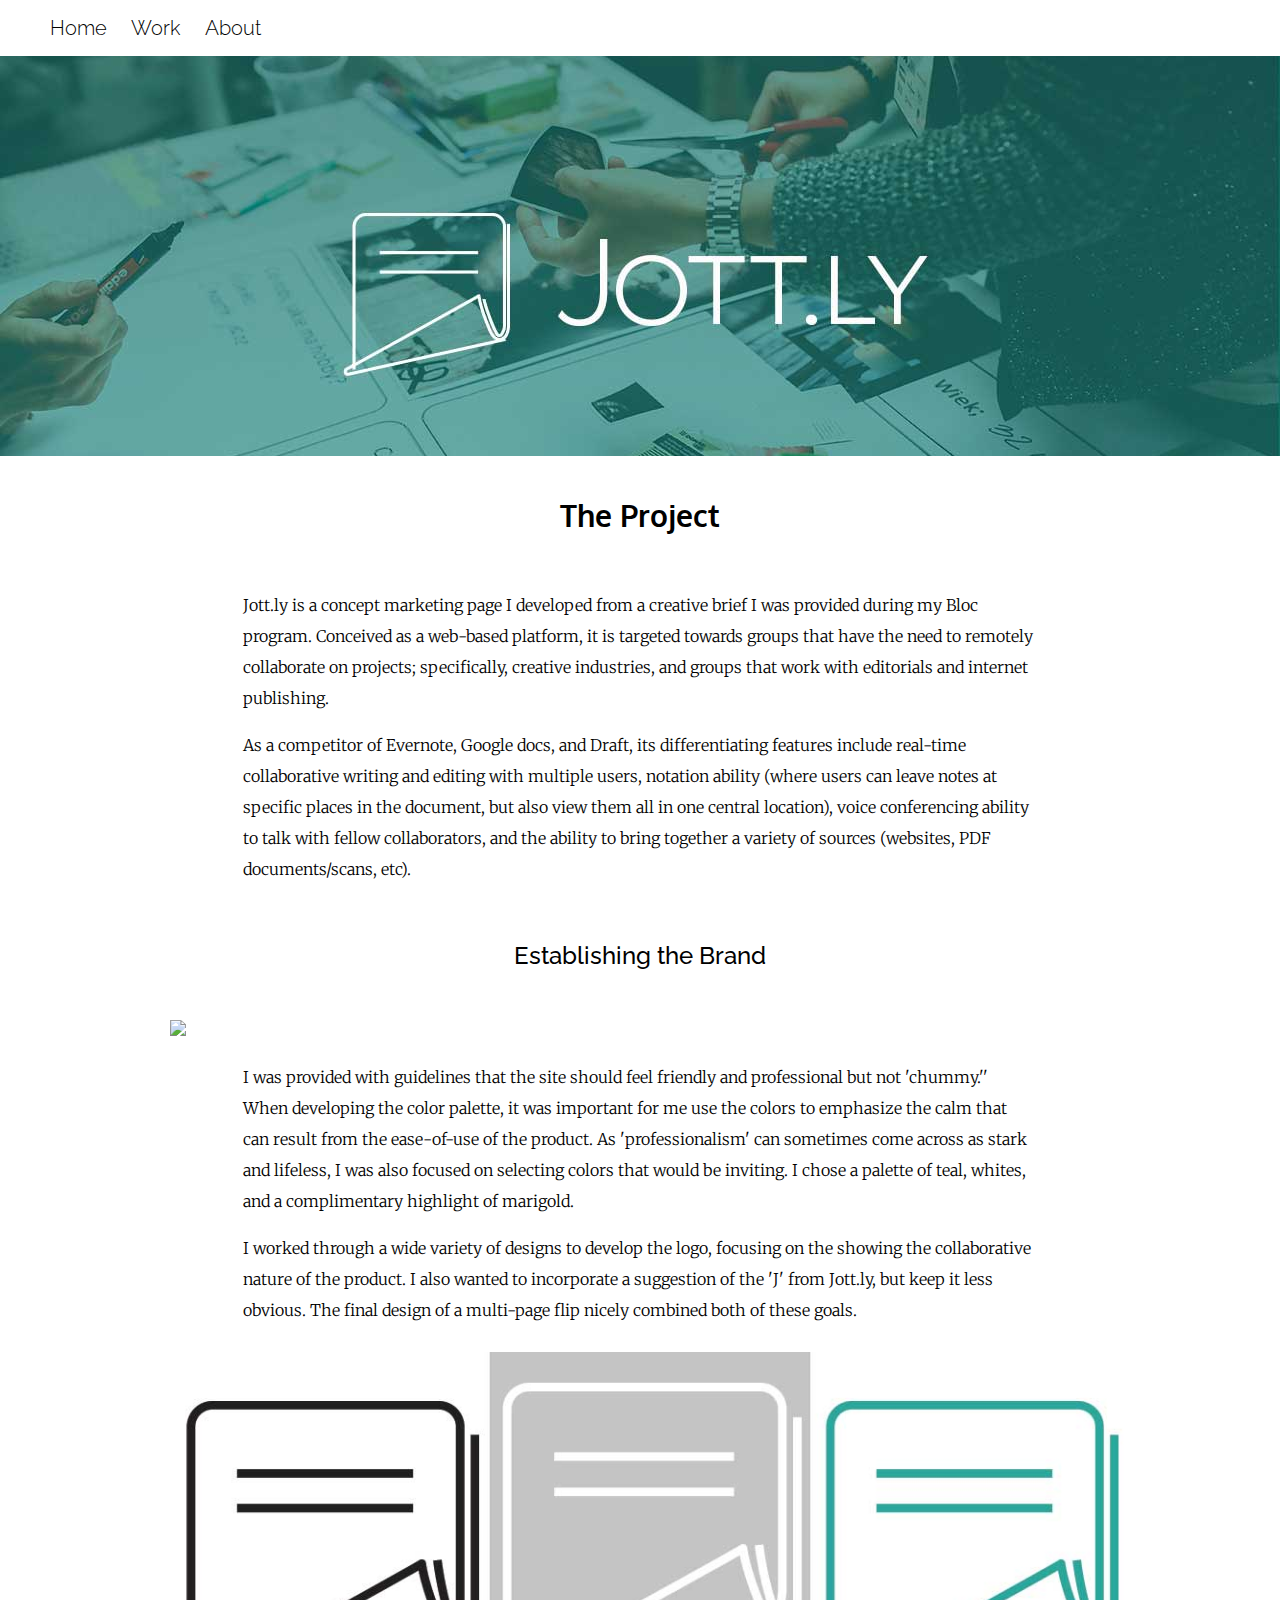
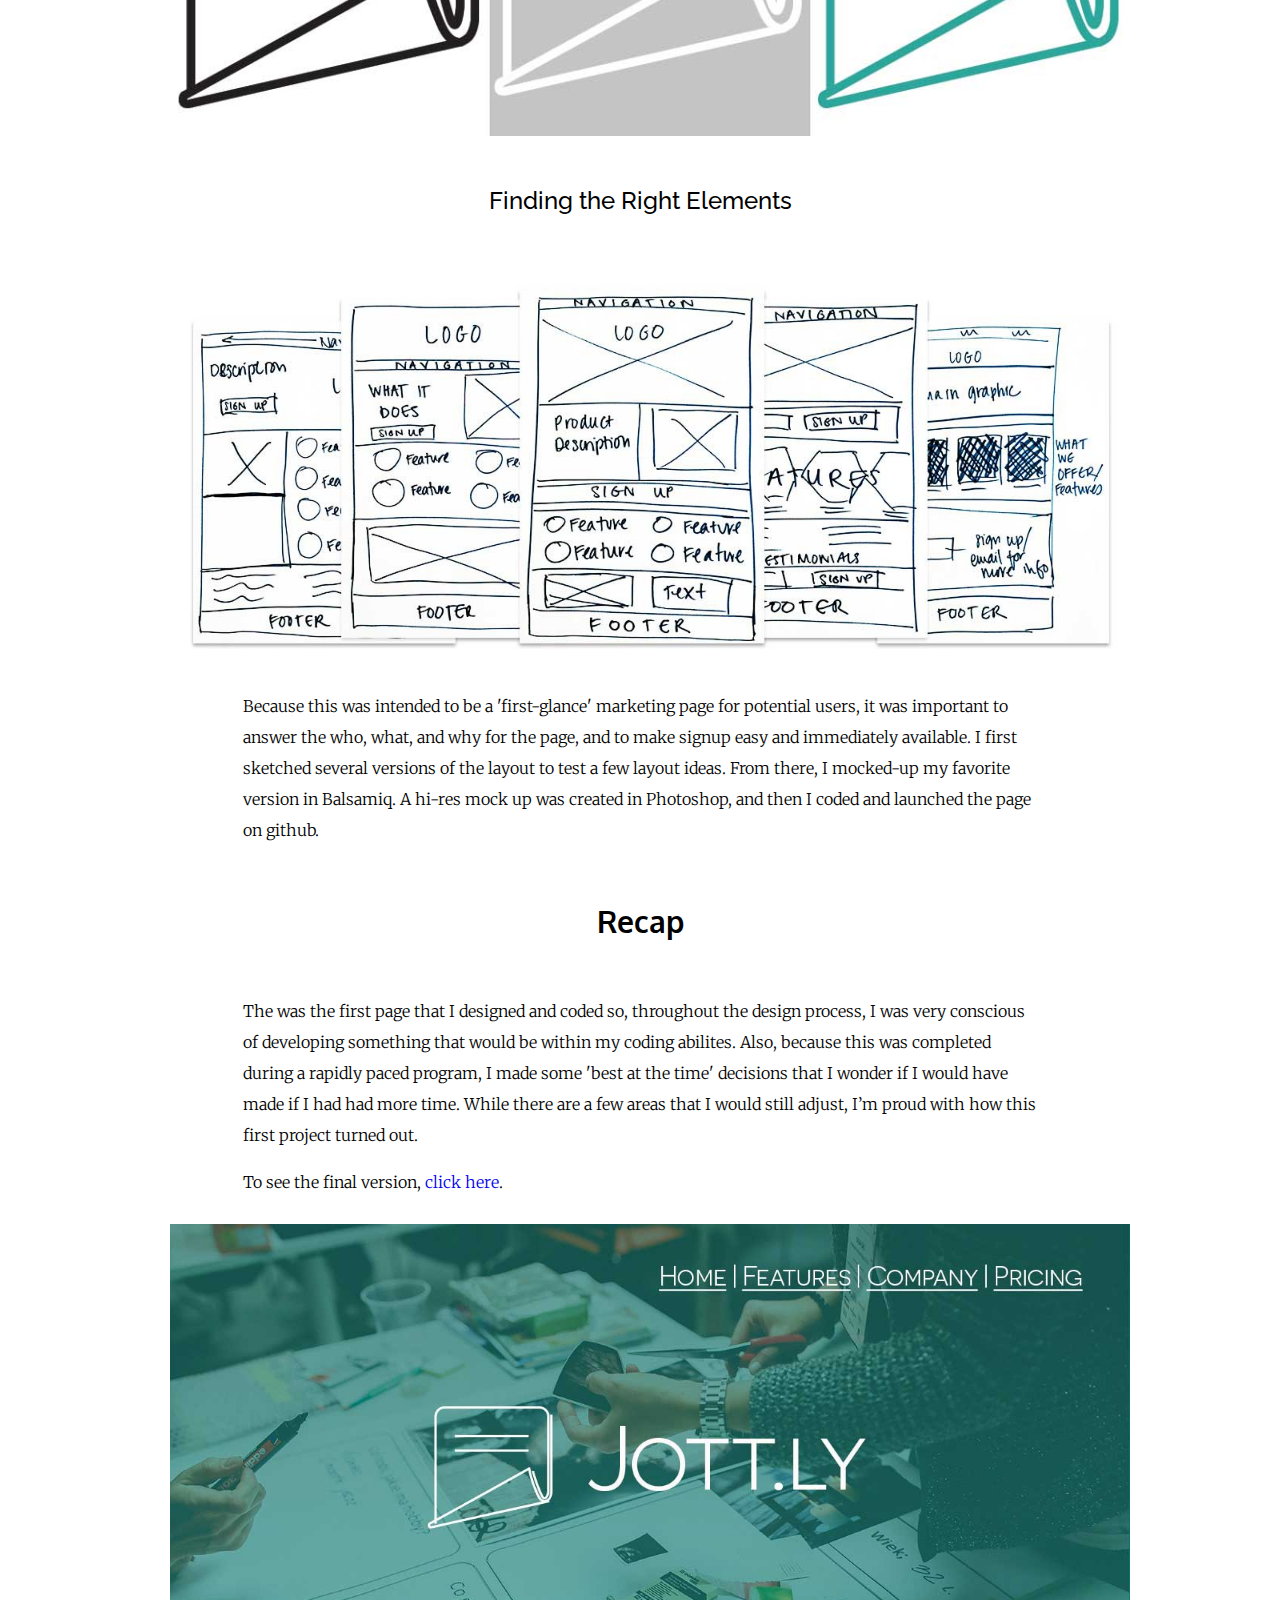
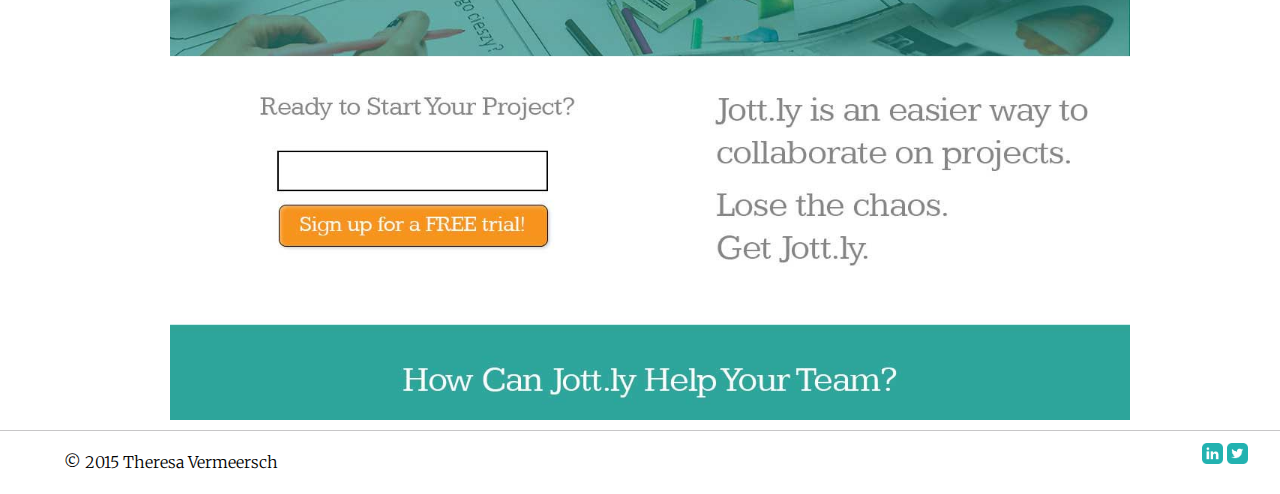
==== commit 7828505e: "Capitalize Images" ====
--- a/jottly.html
+++ b/jottly.html
@@ -57,7 +57,7 @@
 
   <div class="grid grid--full">
     <div class="grid__item push--one--one-eighth one--six-eighths">
-        <img class="show" src="images/Jottly_logos.jpg">
+        <img class="show" src="Images/Jottlylogos.jpg">
       </div> 
   </div>
 
@@ -70,7 +70,7 @@
 
   <div class="grid grid--full">
     <div class="grid__item push--one--one-eighth one--six-eighths">
-        <img class="show" src="images/Jottlylogo.jpg">
+        <img class="show" src="Images/Jottlylogo.jpg">
       </div> 
   </div>
 
@@ -80,7 +80,7 @@
 
   <div class="grid grid--full">
     <div class="grid__item push--one--one-eighth one--six-eighths">
-        <img class="show" src="images/Jottly_wireframes2.jpg">
+        <img class="show" src="Images/Jottlywireframes2.jpg">
       </div>  
   </div>
    
@@ -103,7 +103,7 @@
 
   <div class="grid grid--full">
     <div class="grid__item push--one--one-eighth one--six-eighths">
-        <img class="show" src="images/Jottly_Teaser2.jpg">
+        <img class="show" src="Images/JottlyTeaser2.jpg">
       </div> 
   </div>
 </body>
@@ -118,8 +118,8 @@
     <div class="grid__item one--two-sixths">
     </div>  
     <div class="grid__item one--one-sixth">
-        <a href="https://twitter.com/reeses711"><img class= "icon-social" src="images/twitter_teal.png" alt="Twitter Icon"class="social"></a>
-        <a href="https://www.linkedin.com/pub/theresa-hill/13/640/701"><img class= "icon-social" src="images/linkedin_teal.png" alt="LinkedIn Icon" class="social"></a>
+        <a href="https://twitter.com/reeses711"><img class= "icon-social" src="Images/twitterteal.png" alt="Twitter Icon"class="social"></a>
+        <a href="https://www.linkedin.com/pub/theresa-hill/13/640/701"><img class= "icon-social" src="Images/linkedinteal.png" alt="LinkedIn Icon" class="social"></a>
     </div>
   </div>  
 </footer>
--- a/scss/styles.css
+++ b/scss/styles.css
@@ -1448,25 +1448,25 @@
   padding: 30px; }
 
 .surf {
-  background-image: url("../images/surf.jpg");
+  background-image: url("../Images/surf.jpg");
   background-size: cover;
   height: 450px;
   background-position: center; }
 
 .jottly {
-  background-image: url("../images/JottlyHeader.jpg");
+  background-image: url("../Images/JottlyHeader.jpg");
   background-size: cover;
   height: 400px;
   background-position: center; }
 
 .paycrave {
-  background-image: url("../images/Paycrave_header2.jpg");
+  background-image: url("../Images/Paycraveheader2.jpg");
   background-size: cover;
   height: 450px;
   background-position: center; }
 
 .jumpstart {
-  background-image: url("../images/JumpstartHeader.jpg");
+  background-image: url("../Images/JumpstartHeader.jpg");
   background-size: cover;
   height: 450px;
   background-position: center; }
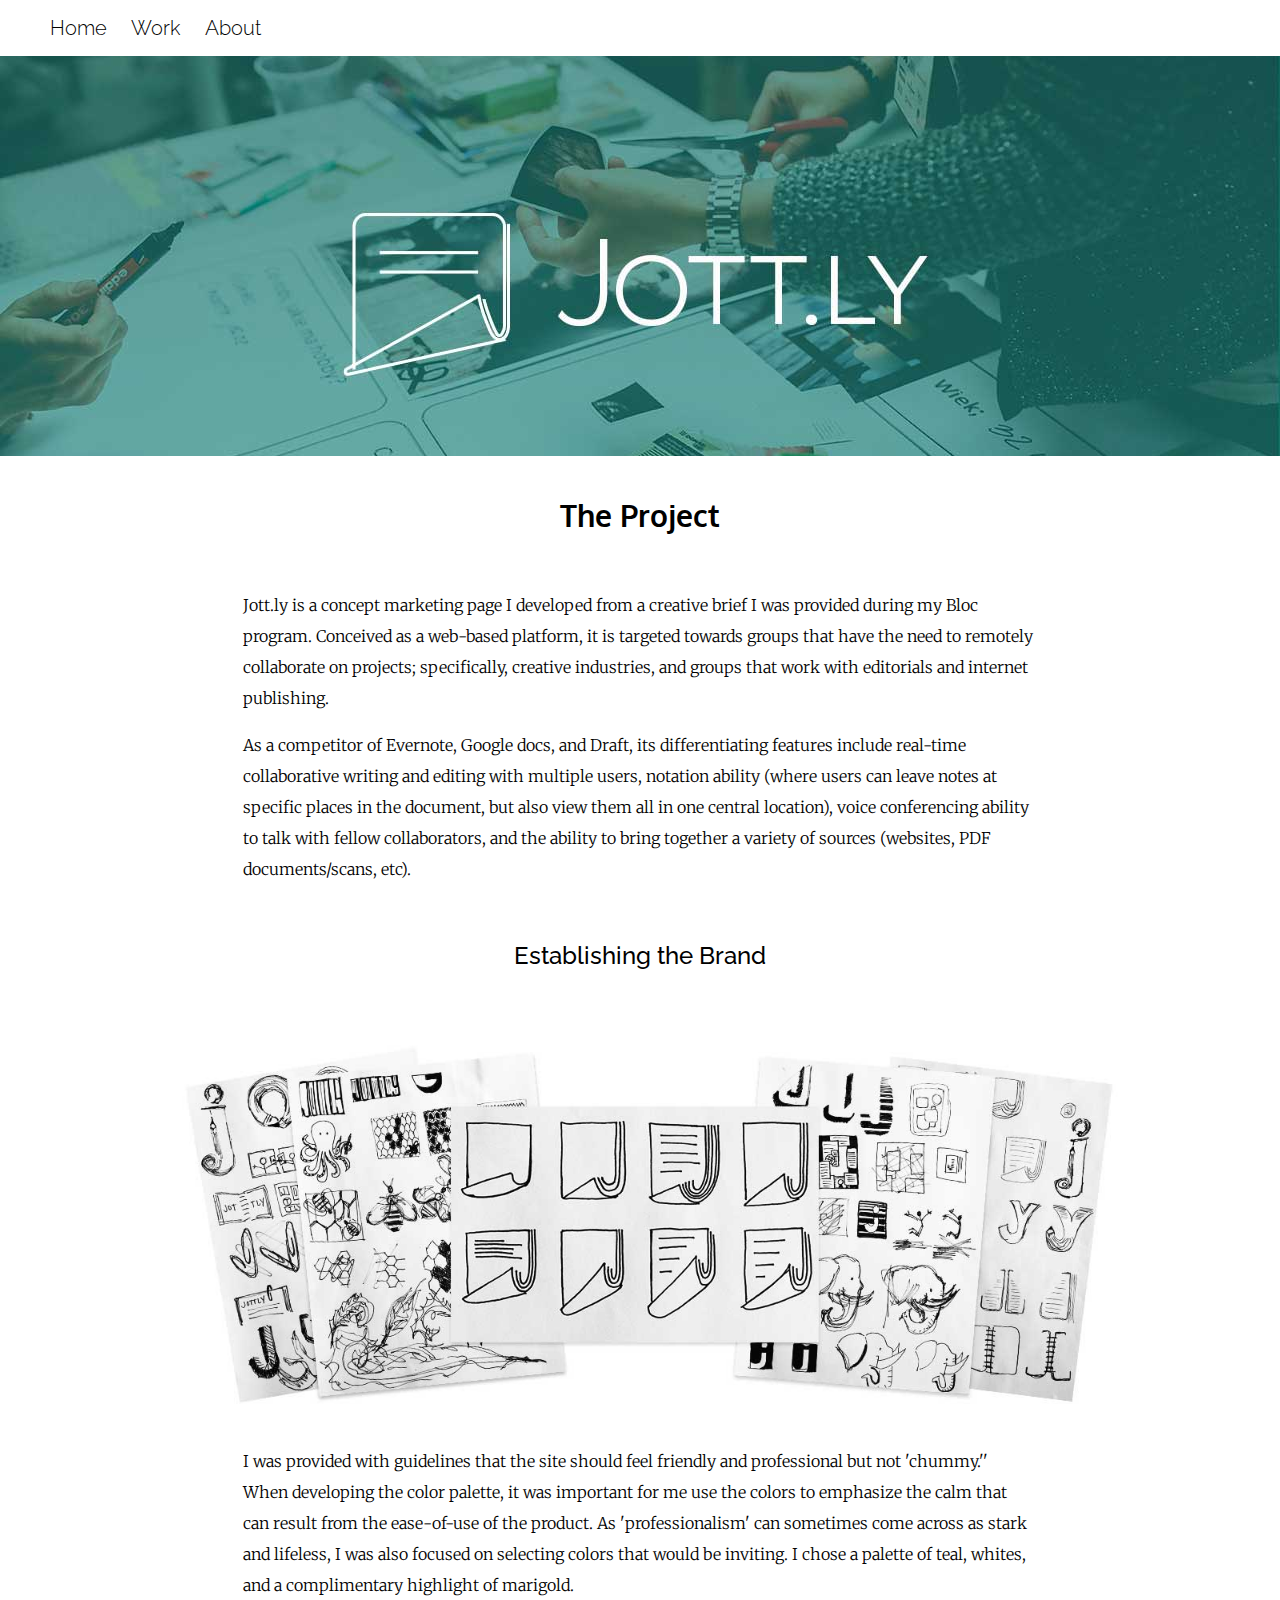
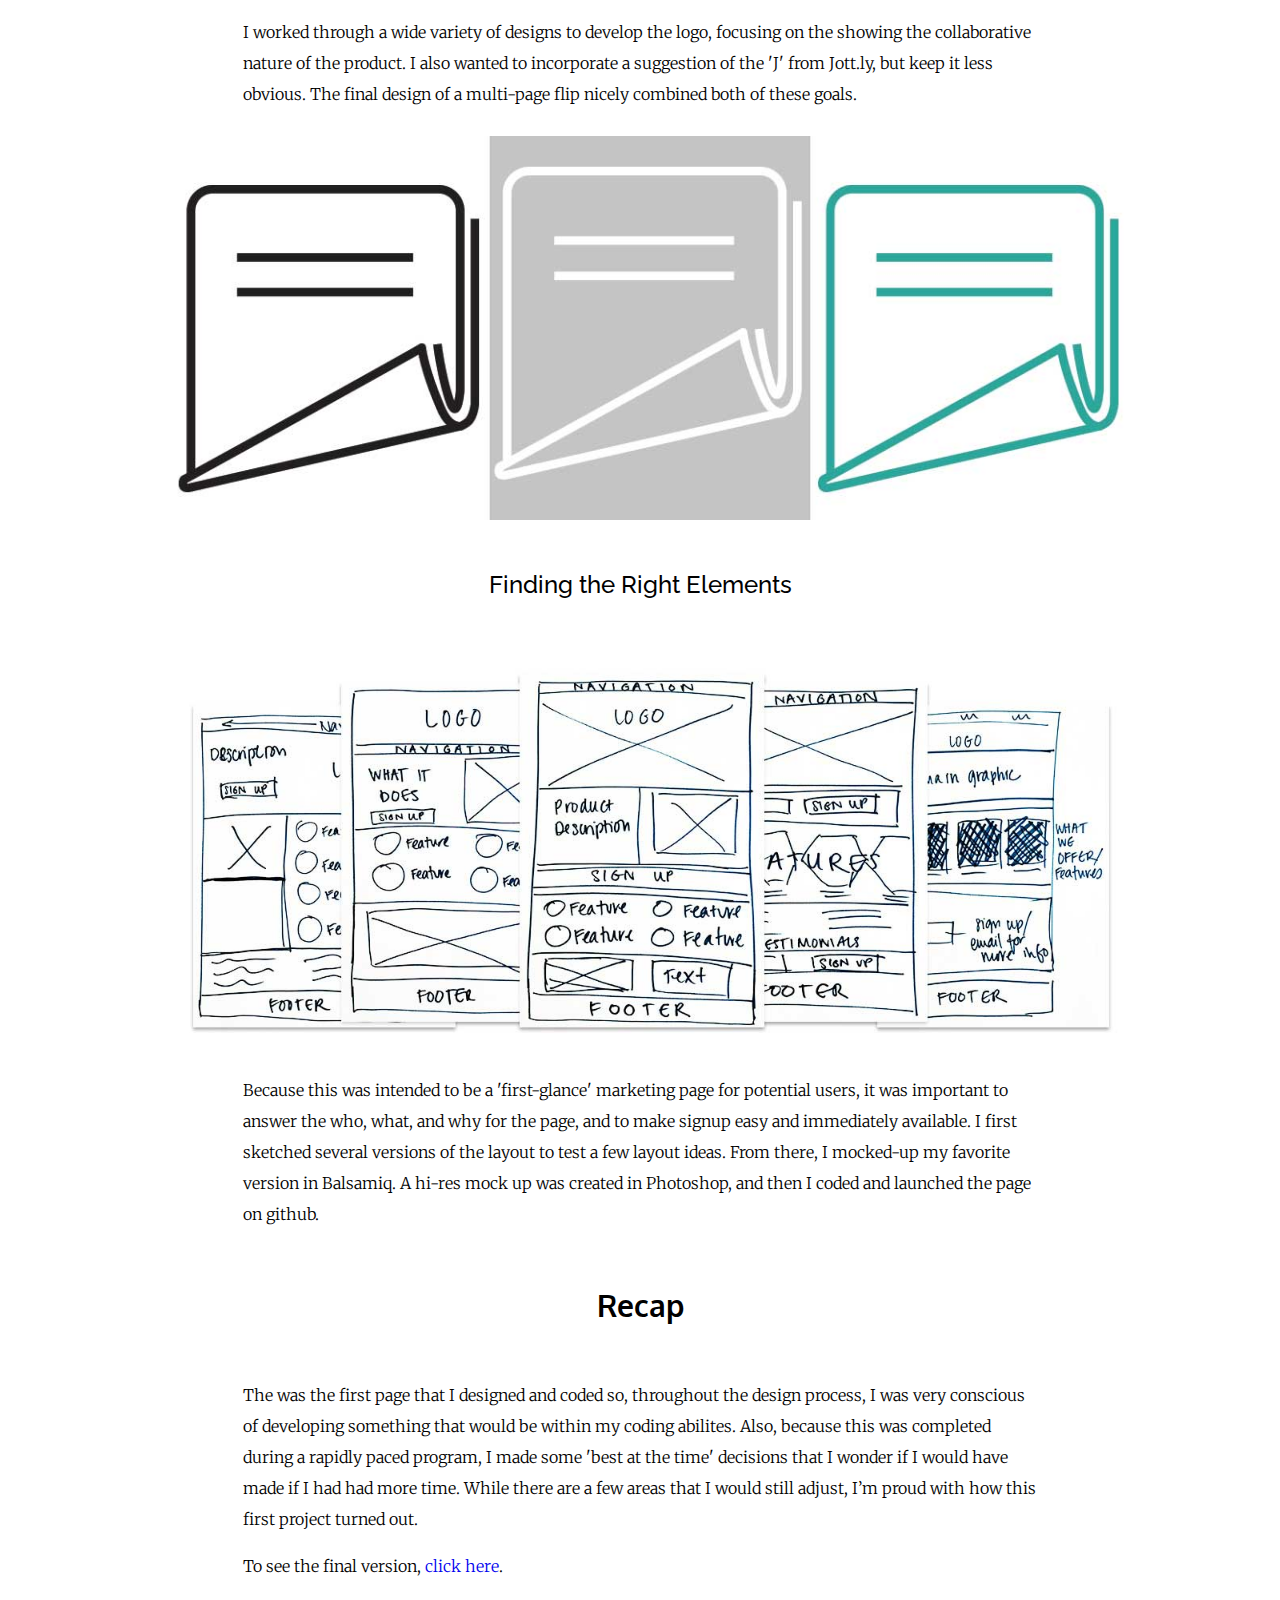
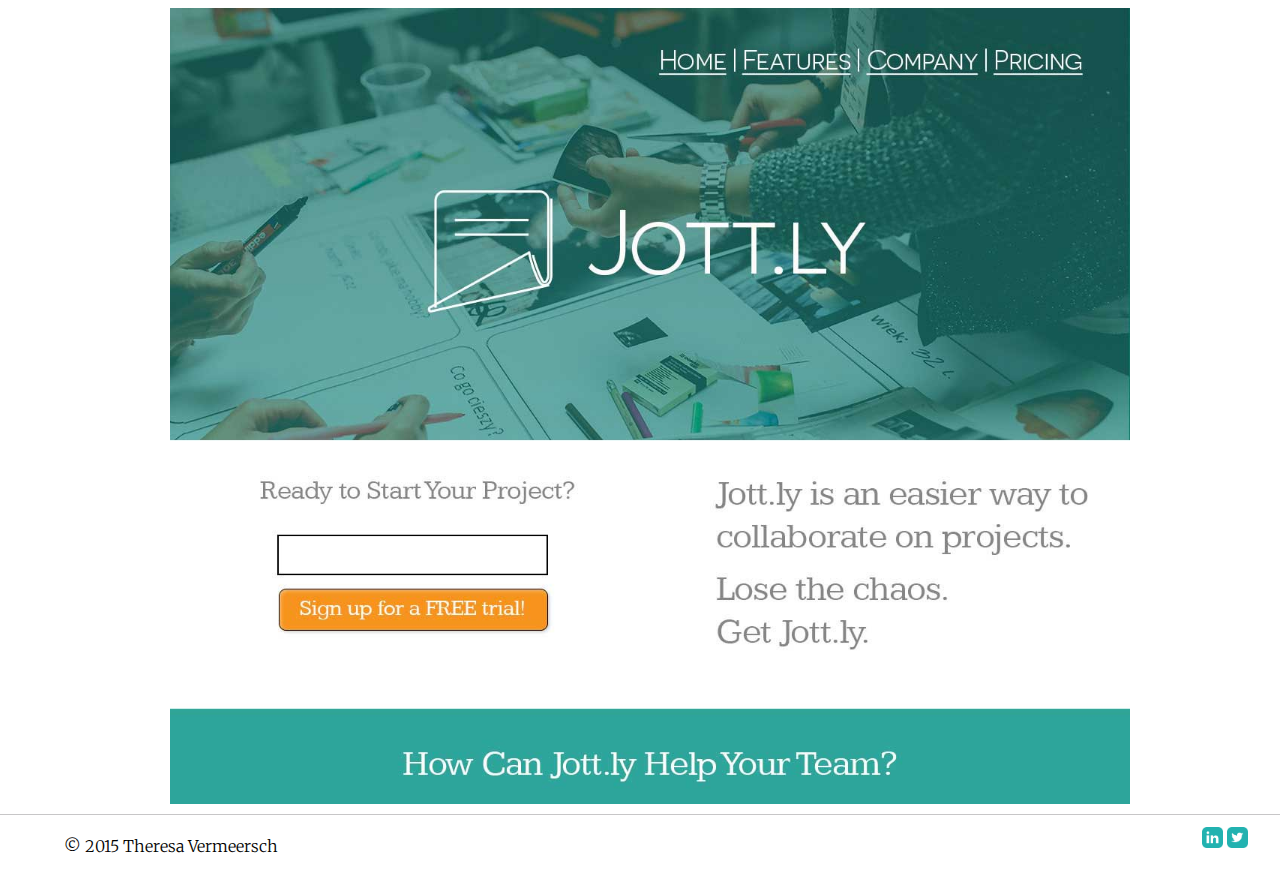
==== commit b7520afb: "File Name Edits" ====
--- a/jottly.html
+++ b/jottly.html
@@ -57,7 +57,7 @@
 
   <div class="grid grid--full">
     <div class="grid__item push--one--one-eighth one--six-eighths">
-        <img class="show" src="Images/Jottlylogos.jpg">
+        <img class="show" src="Images/JottlyLogos.jpg">
       </div> 
   </div>
 
